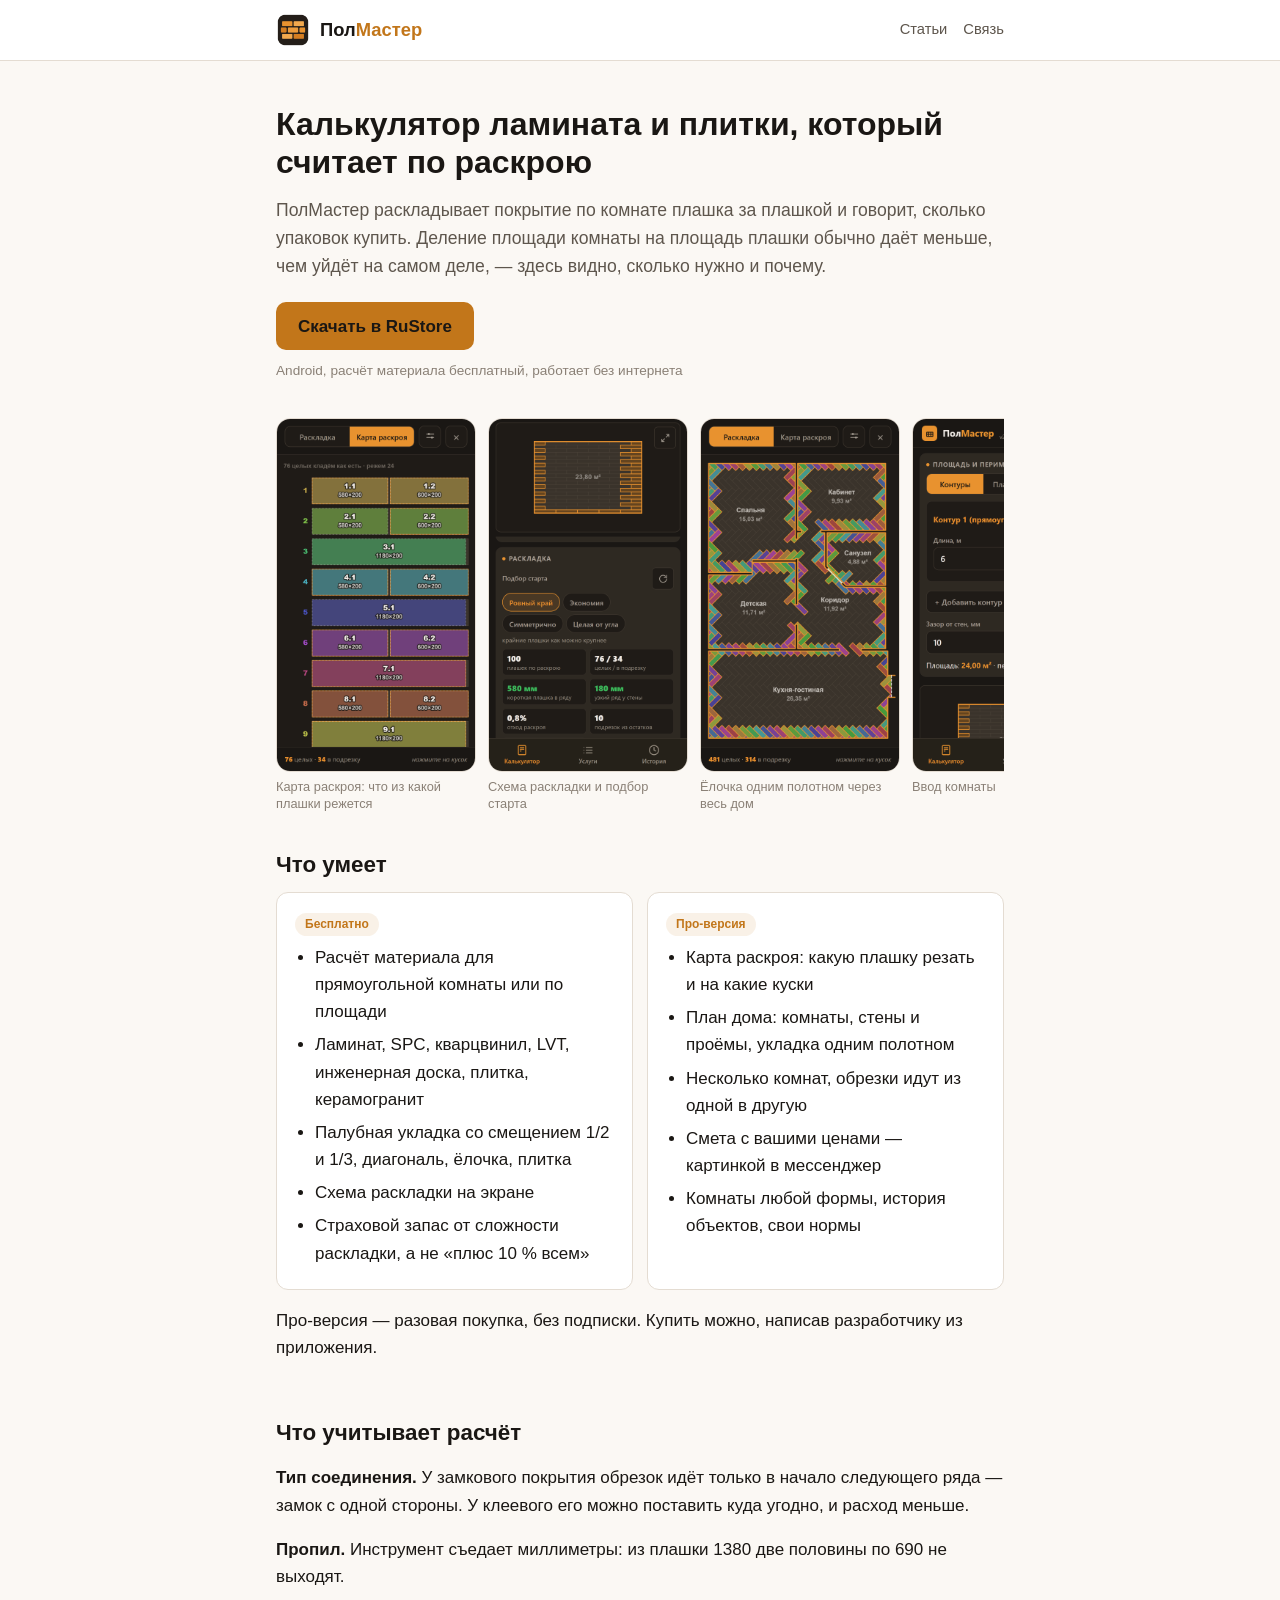
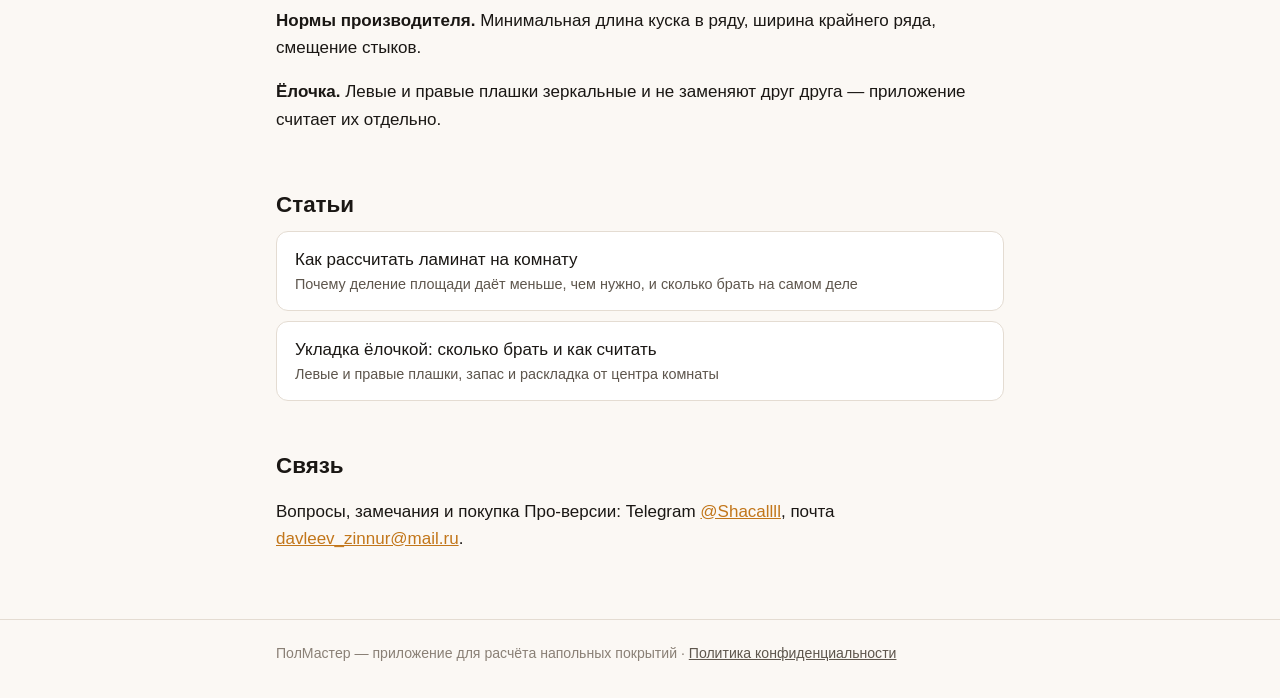
==== index.html @ 17187cc8 "Сайт ПолМастера" ====
<!doctype html>
<html lang="ru">
<head>
<meta charset="utf-8">
<meta name="viewport" content="width=device-width, initial-scale=1">
<title>ПолМастер — калькулятор ламината и плитки: раскладка и раскрой</title>
<meta name="description" content="Приложение для Android: сколько упаковок ламината или плитки купить, схема раскладки по комнате и карта раскроя — по настоящей раскладке, а не делением площади.">
<link rel="icon" href="img/icon.png">
<link rel="stylesheet" href="style.css">
</head>
<body>

<header class="top"><div class="wrap">
  <a class="logo" href="./"><img src="img/icon.png" alt=""><span>Пол<b>Мастер</b></span></a>
  <nav class="top"><a href="#guides">Статьи</a><a href="#contacts">Связь</a></nav>
</div></header>

<main class="wrap">

<div class="hero">
  <h1>Калькулятор ламината и плитки, который считает по раскрою</h1>
  <p class="lead">ПолМастер раскладывает покрытие по комнате плашка за плашкой и
  говорит, сколько упаковок купить. Деление площади комнаты на площадь плашки
  обычно даёт меньше, чем уйдёт на самом деле, — здесь видно, сколько нужно и почему.</p>
  <a class="btn" href="https://www.rustore.ru/catalog/app/com.polmaster.app">Скачать в RuStore</a>
  <span class="btn-note">Android, расчёт материала бесплатный, работает без интернета</span>
</div>

<div class="shots">
  <figure><img src="img/03-karta-raskroya.png" alt="Карта раскроя" loading="lazy" width="200" height="356">
    <figcaption>Карта раскроя: что из какой плашки режется</figcaption></figure>
  <figure><img src="img/06-skhema-i-podbor-starta.png" alt="Схема раскладки" loading="lazy" width="200" height="356">
    <figcaption>Схема раскладки и подбор старта</figcaption></figure>
  <figure><img src="img/01-plan-doma-elochka.png" alt="Ёлочка через весь дом" loading="lazy" width="200" height="356">
    <figcaption>Ёлочка одним полотном через весь дом</figcaption></figure>
  <figure><img src="img/04-vvod-komnaty.png" alt="Ввод комнаты" loading="lazy" width="200" height="356">
    <figcaption>Ввод комнаты</figcaption></figure>
  <figure><img src="img/05-smeta.png" alt="Смета" loading="lazy" width="200" height="356">
    <figcaption>Смета для заказчика</figcaption></figure>
</div>

<section>
  <h2>Что умеет</h2>
  <div class="cols">
    <div class="card">
      <span class="tag">Бесплатно</span>
      <ul>
        <li>Расчёт материала для прямоугольной комнаты или по площади</li>
        <li>Ламинат, SPC, кварцвинил, LVT, инженерная доска, плитка, керамогранит</li>
        <li>Палубная укладка со смещением 1/2 и 1/3, диагональ, ёлочка, плитка</li>
        <li>Схема раскладки на экране</li>
        <li>Страховой запас от сложности раскладки, а не «плюс 10&nbsp;% всем»</li>
      </ul>
    </div>
    <div class="card">
      <span class="tag">Про-версия</span>
      <ul>
        <li>Карта раскроя: какую плашку резать и на какие куски</li>
        <li>План дома: комнаты, стены и проёмы, укладка одним полотном</li>
        <li>Несколько комнат, обрезки идут из одной в другую</li>
        <li>Смета с вашими ценами — картинкой в мессенджер</li>
        <li>Комнаты любой формы, история объектов, свои нормы</li>
      </ul>
    </div>
  </div>
  <p>Про-версия — разовая покупка, без подписки. Купить можно, написав
  разработчику из приложения.</p>
</section>

<section>
  <h2>Что учитывает расчёт</h2>
  <p><b>Тип соединения.</b> У замкового покрытия обрезок идёт только в начало
  следующего ряда — замок с одной стороны. У клеевого его можно поставить
  куда угодно, и расход меньше.</p>
  <p><b>Пропил.</b> Инструмент съедает миллиметры: из плашки 1380 две
  половины по 690 не выходят.</p>
  <p><b>Нормы производителя.</b> Минимальная длина куска в ряду, ширина
  крайнего ряда, смещение стыков.</p>
  <p><b>Ёлочка.</b> Левые и правые плашки зеркальные и не заменяют друг
  друга — приложение считает их отдельно.</p>
</section>

<section class="guides" id="guides">
  <h2>Статьи</h2>
  <a class="g" href="raschet-laminata/">Как рассчитать ламинат на комнату
    <span>Почему деление площади даёт меньше, чем нужно, и сколько брать на самом деле</span></a>
  <a class="g" href="elochka/">Укладка ёлочкой: сколько брать и как считать
    <span>Левые и правые плашки, запас и раскладка от центра комнаты</span></a>
</section>

<section id="contacts">
  <h2>Связь</h2>
  <p>Вопросы, замечания и покупка Про-версии:
  Telegram <a href="https://t.me/Shacallll">@Shacallll</a>,
  почта <a href="mailto:davleev_zinnur@mail.ru">davleev_zinnur@mail.ru</a>.</p>
</section>

</main>

<footer><div class="wrap">
  ПолМастер — приложение для расчёта напольных покрытий ·
  <a href="privacy/">Политика конфиденциальности</a>
</div></footer>

</body>
</html>
---- style.css ----
/* Сайт ПолМастера: главная и статьи. Палитра та же, что в приложении,
   чтобы человек узнал его по скриншотам. Светлая тема по умолчанию —
   статьи читают с телефона на улице и с ноутбука днём. */
:root{
  --bg:#FBF8F4;--bg2:#FFFFFF;--bg3:#F2ECE4;
  --tx:#1A1714;--tx2:#5E564D;--tx3:#8A8076;
  --ac:#C2761A;--ac2:#A9640F;--acS:rgba(194,118,26,0.10);
  --bd:#E4DCD2;
  --maxw:760px;
}
@media (prefers-color-scheme: dark){
  :root:not([data-theme="light"]){
    --bg:#1A1714;--bg2:#252119;--bg3:#2E2922;
    --tx:#F2EDE8;--tx2:#B5ADA3;--tx3:#9A9184;
    --ac:#E8922F;--ac2:#F0A04A;--acS:rgba(232,146,47,0.14);
    --bd:#3D362E;
  }
}
*{box-sizing:border-box}
html{-webkit-text-size-adjust:100%}
body{margin:0;background:var(--bg);color:var(--tx);
  font:17px/1.6 -apple-system,BlinkMacSystemFont,"Segoe UI",Roboto,Arial,sans-serif}
a{color:var(--ac)}
a:hover{color:var(--ac2)}
img{max-width:100%;height:auto;display:block}

.wrap{max-width:var(--maxw);margin:0 auto;padding:0 16px}
header.top{border-bottom:1px solid var(--bd);background:var(--bg2)}
header.top .wrap{display:flex;align-items:center;gap:12px;height:60px}
.logo{display:flex;align-items:center;gap:10px;text-decoration:none;color:var(--tx);
  font-weight:800;font-size:1.15rem}
.logo img{width:34px;height:34px;border-radius:8px}
.logo b{color:var(--ac)}
nav.top{margin-left:auto;display:flex;gap:16px;font-size:0.92rem}
nav.top a{color:var(--tx2);text-decoration:none}
nav.top a:hover{color:var(--ac)}

.hero{padding:44px 0 28px}
.hero h1{font-size:2rem;line-height:1.2;margin:0 0 14px}
.hero p.lead{font-size:1.1rem;color:var(--tx2);margin:0 0 22px}
.btn{display:inline-flex;align-items:center;justify-content:center;gap:8px;
  min-height:48px;padding:0 22px;border-radius:10px;background:var(--ac);color:#1A1714;
  font-weight:800;text-decoration:none}
.btn:hover{background:var(--ac2);color:#1A1714}
.btn-note{display:block;margin-top:10px;font-size:0.85rem;color:var(--tx3)}

.shots{display:flex;gap:12px;overflow-x:auto;padding:8px 0 18px;
  scroll-snap-type:x mandatory;-webkit-overflow-scrolling:touch}
.shots figure{margin:0;flex:0 0 200px;scroll-snap-align:start}
.shots img{border-radius:14px;border:1px solid var(--bd)}
.shots figcaption{font-size:0.8rem;color:var(--tx3);margin-top:6px;line-height:1.35}

section{padding:20px 0}
h2{font-size:1.4rem;margin:0 0 12px;line-height:1.3}
h3{font-size:1.1rem;margin:22px 0 8px}
.cols{display:grid;grid-template-columns:1fr 1fr;gap:14px}
@media (max-width:620px){.cols{grid-template-columns:1fr}.hero h1{font-size:1.6rem}}
.card{background:var(--bg2);border:1px solid var(--bd);border-radius:12px;padding:16px 18px}
.card h3{margin-top:0}
.card ul{margin:0;padding-left:20px}
.card li{margin-bottom:6px}
.tag{display:inline-block;font-size:0.75rem;font-weight:800;color:var(--ac);
  background:var(--acS);border-radius:20px;padding:2px 10px;margin-bottom:8px}

.guides a.g{display:block;text-decoration:none;color:var(--tx);background:var(--bg2);
  border:1px solid var(--bd);border-radius:12px;padding:14px 18px;margin-bottom:10px}
.guides a.g:hover{border-color:var(--ac)}
.guides a.g span{display:block;color:var(--tx2);font-size:0.9rem}

article{padding:28px 0}
article h1{font-size:1.75rem;line-height:1.25;margin:0 0 10px}
article .meta{color:var(--tx3);font-size:0.9rem;margin-bottom:22px}
article table{width:100%;border-collapse:collapse;margin:14px 0;font-size:0.95rem}
article th,article td{text-align:left;padding:8px 10px;border-bottom:1px solid var(--bd)}
article th{color:var(--tx2);font-weight:600}
.note{background:var(--acS);border-left:3px solid var(--ac);border-radius:6px;
  padding:12px 14px;margin:16px 0}
.cta{background:var(--bg2);border:1px solid var(--bd);border-radius:12px;padding:18px;margin:28px 0}
.cta p{margin:0 0 12px}

footer{border-top:1px solid var(--bd);margin-top:30px;padding:22px 0 34px;
  color:var(--tx3);font-size:0.88rem}
footer a{color:var(--tx2)}
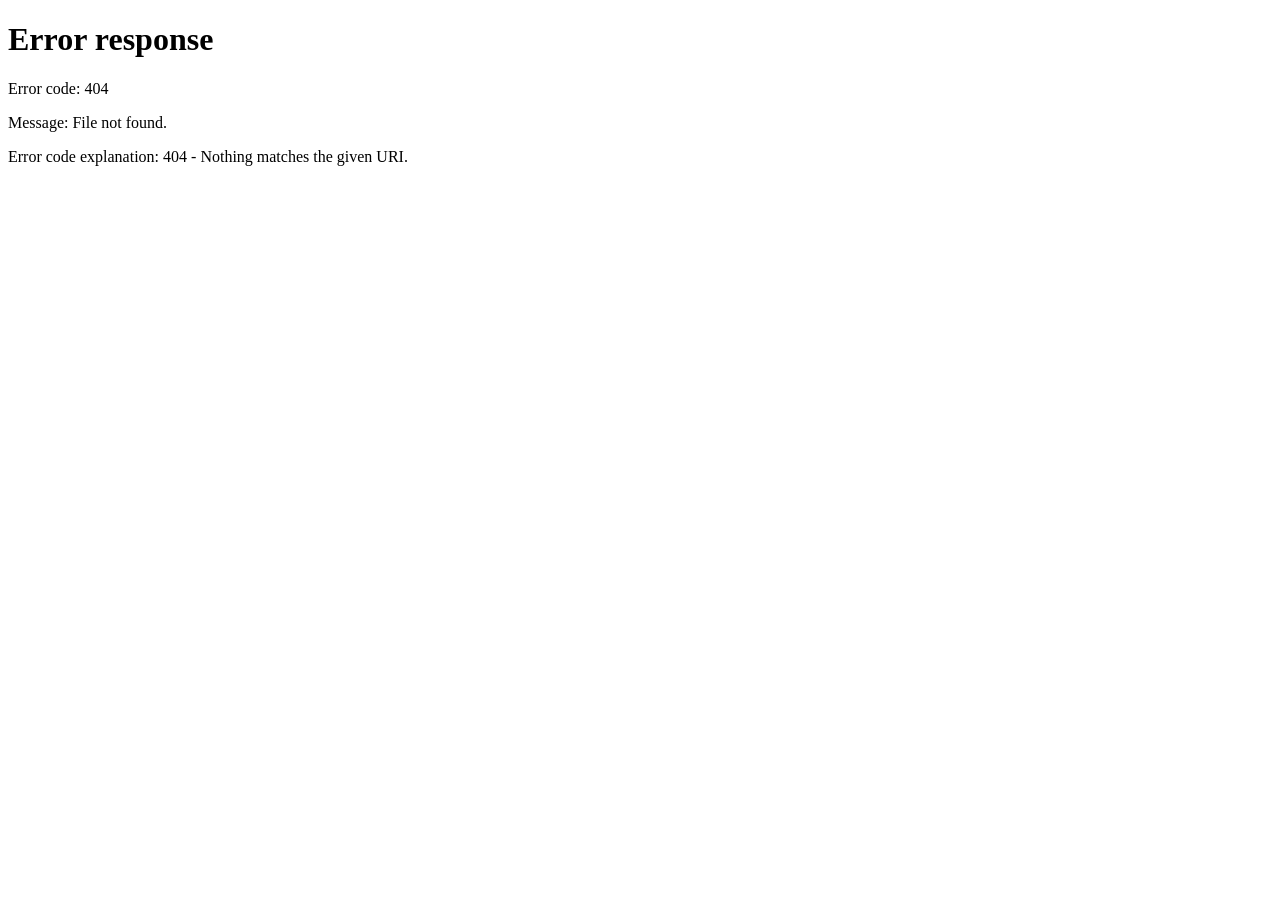
==== commit 4cf3aed5: "Сайт ПолМастера переехал на /polmaster-site/: переадресация" ====
--- a/index.html
+++ b/index.html
@@ -3,104 +3,13 @@
 <head>
 <meta charset="utf-8">
 <meta name="viewport" content="width=device-width, initial-scale=1">
-<title>ПолМастер — калькулятор ламината и плитки: раскладка и раскрой</title>
-<meta name="description" content="Приложение для Android: сколько упаковок ламината или плитки купить, схема раскладки по комнате и карта раскроя — по настоящей раскладке, а не делением площади.">
-<link rel="icon" href="img/icon.png">
-<link rel="stylesheet" href="style.css">
+<title>ПолМастер — сайт переехал</title>
+<meta name="robots" content="noindex">
+<link rel="canonical" href="https://zinnur01.github.io/polmaster-site/">
+<meta http-equiv="refresh" content="0; url=/polmaster-site/">
+<script>location.replace('/polmaster-site/' + location.search + location.hash);</script>
 </head>
-<body>
-
-<header class="top"><div class="wrap">
-  <a class="logo" href="./"><img src="img/icon.png" alt=""><span>Пол<b>Мастер</b></span></a>
-  <nav class="top"><a href="#guides">Статьи</a><a href="#contacts">Связь</a></nav>
-</div></header>
-
-<main class="wrap">
-
-<div class="hero">
-  <h1>Калькулятор ламината и плитки, который считает по раскрою</h1>
-  <p class="lead">ПолМастер раскладывает покрытие по комнате плашка за плашкой и
-  говорит, сколько упаковок купить. Деление площади комнаты на площадь плашки
-  обычно даёт меньше, чем уйдёт на самом деле, — здесь видно, сколько нужно и почему.</p>
-  <a class="btn" href="https://www.rustore.ru/catalog/app/com.polmaster.app">Скачать в RuStore</a>
-  <span class="btn-note">Android, расчёт материала бесплатный, работает без интернета</span>
-</div>
-
-<div class="shots">
-  <figure><img src="img/03-karta-raskroya.png" alt="Карта раскроя" loading="lazy" width="200" height="356">
-    <figcaption>Карта раскроя: что из какой плашки режется</figcaption></figure>
-  <figure><img src="img/06-skhema-i-podbor-starta.png" alt="Схема раскладки" loading="lazy" width="200" height="356">
-    <figcaption>Схема раскладки и подбор старта</figcaption></figure>
-  <figure><img src="img/01-plan-doma-elochka.png" alt="Ёлочка через весь дом" loading="lazy" width="200" height="356">
-    <figcaption>Ёлочка одним полотном через весь дом</figcaption></figure>
-  <figure><img src="img/04-vvod-komnaty.png" alt="Ввод комнаты" loading="lazy" width="200" height="356">
-    <figcaption>Ввод комнаты</figcaption></figure>
-  <figure><img src="img/05-smeta.png" alt="Смета" loading="lazy" width="200" height="356">
-    <figcaption>Смета для заказчика</figcaption></figure>
-</div>
-
-<section>
-  <h2>Что умеет</h2>
-  <div class="cols">
-    <div class="card">
-      <span class="tag">Бесплатно</span>
-      <ul>
-        <li>Расчёт материала для прямоугольной комнаты или по площади</li>
-        <li>Ламинат, SPC, кварцвинил, LVT, инженерная доска, плитка, керамогранит</li>
-        <li>Палубная укладка со смещением 1/2 и 1/3, диагональ, ёлочка, плитка</li>
-        <li>Схема раскладки на экране</li>
-        <li>Страховой запас от сложности раскладки, а не «плюс 10&nbsp;% всем»</li>
-      </ul>
-    </div>
-    <div class="card">
-      <span class="tag">Про-версия</span>
-      <ul>
-        <li>Карта раскроя: какую плашку резать и на какие куски</li>
-        <li>План дома: комнаты, стены и проёмы, укладка одним полотном</li>
-        <li>Несколько комнат, обрезки идут из одной в другую</li>
-        <li>Смета с вашими ценами — картинкой в мессенджер</li>
-        <li>Комнаты любой формы, история объектов, свои нормы</li>
-      </ul>
-    </div>
-  </div>
-  <p>Про-версия — разовая покупка, без подписки. Купить можно, написав
-  разработчику из приложения.</p>
-</section>
-
-<section>
-  <h2>Что учитывает расчёт</h2>
-  <p><b>Тип соединения.</b> У замкового покрытия обрезок идёт только в начало
-  следующего ряда — замок с одной стороны. У клеевого его можно поставить
-  куда угодно, и расход меньше.</p>
-  <p><b>Пропил.</b> Инструмент съедает миллиметры: из плашки 1380 две
-  половины по 690 не выходят.</p>
-  <p><b>Нормы производителя.</b> Минимальная длина куска в ряду, ширина
-  крайнего ряда, смещение стыков.</p>
-  <p><b>Ёлочка.</b> Левые и правые плашки зеркальные и не заменяют друг
-  друга — приложение считает их отдельно.</p>
-</section>
-
-<section class="guides" id="guides">
-  <h2>Статьи</h2>
-  <a class="g" href="raschet-laminata/">Как рассчитать ламинат на комнату
-    <span>Почему деление площади даёт меньше, чем нужно, и сколько брать на самом деле</span></a>
-  <a class="g" href="elochka/">Укладка ёлочкой: сколько брать и как считать
-    <span>Левые и правые плашки, запас и раскладка от центра комнаты</span></a>
-</section>
-
-<section id="contacts">
-  <h2>Связь</h2>
-  <p>Вопросы, замечания и покупка Про-версии:
-  Telegram <a href="https://t.me/Shacallll">@Shacallll</a>,
-  почта <a href="mailto:davleev_zinnur@mail.ru">davleev_zinnur@mail.ru</a>.</p>
-</section>
-
-</main>
-
-<footer><div class="wrap">
-  ПолМастер — приложение для расчёта напольных покрытий ·
-  <a href="privacy/">Политика конфиденциальности</a>
-</div></footer>
-
+<body style="font-family:sans-serif;padding:24px">
+  Сайт ПолМастера переехал: <a href="/polmaster-site/">zinnur01.github.io/polmaster-site</a>
 </body>
 </html>
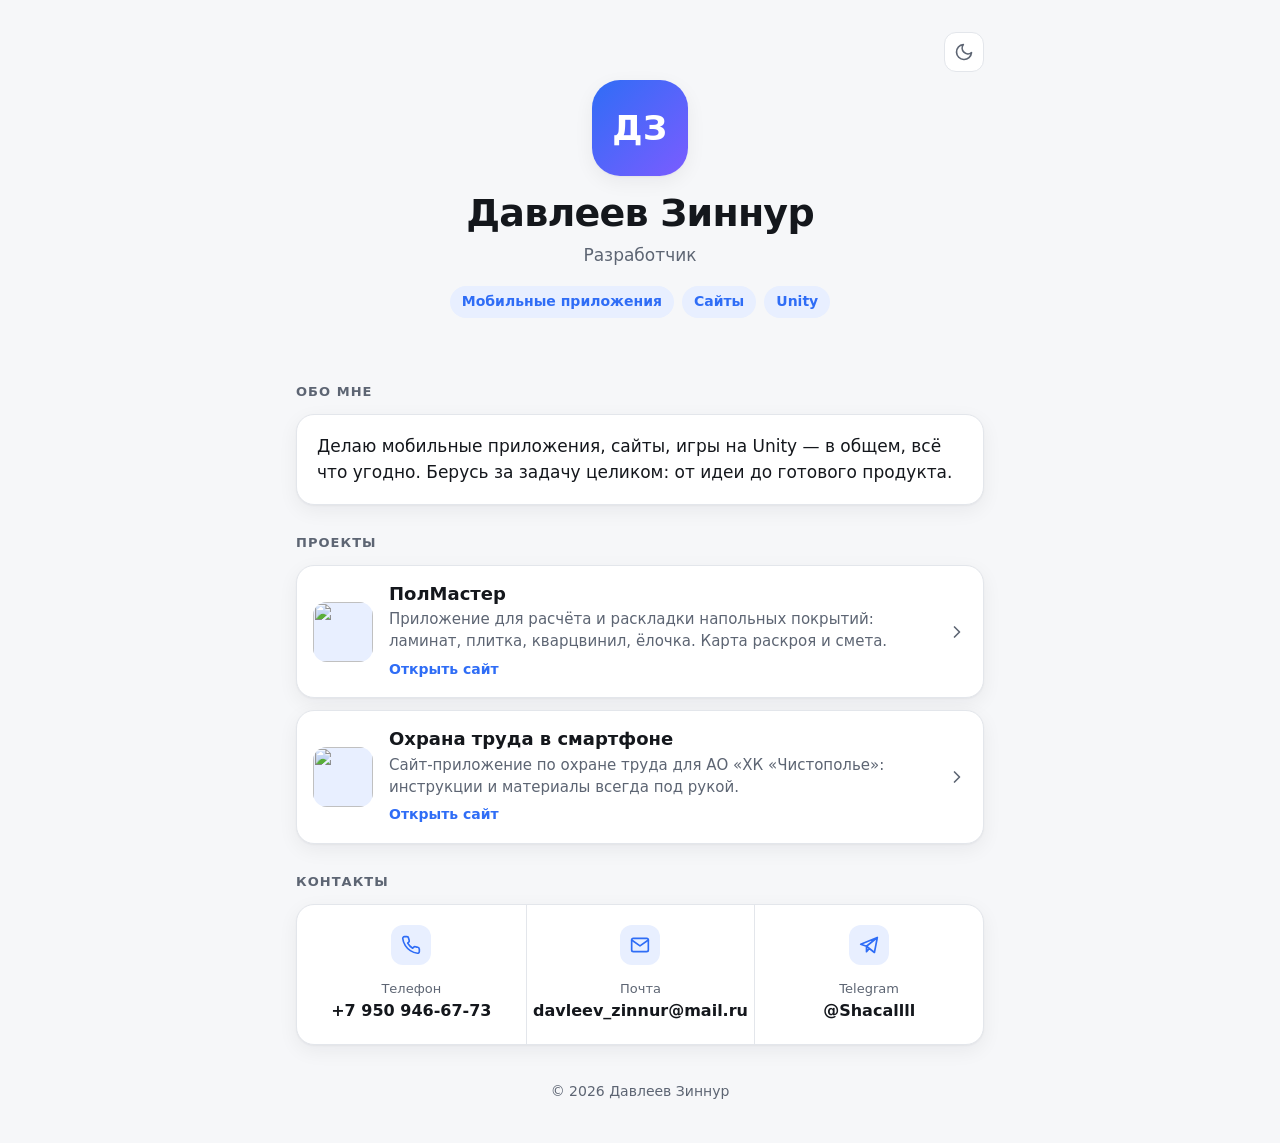
==== commit 66ab8edc: "Личная визитка на корневом адресе; старые ссылки ПолМастера ведут в /polmaster-site/" ====
--- a/index.html
+++ b/index.html
@@ -2,14 +2,260 @@
 <html lang="ru">
 <head>
 <meta charset="utf-8">
-<meta name="viewport" content="width=device-width, initial-scale=1">
-<title>ПолМастер — сайт переехал</title>
-<meta name="robots" content="noindex">
-<link rel="canonical" href="https://zinnur01.github.io/polmaster-site/">
-<meta http-equiv="refresh" content="0; url=/polmaster-site/">
-<script>location.replace('/polmaster-site/' + location.search + location.hash);</script>
+<meta name="viewport" content="width=device-width, initial-scale=1, viewport-fit=cover">
+<title>Давлеев Зиннур — разработчик</title>
+<meta name="description" content="Давлеев Зиннур: мобильные приложения, сайты, игры на Unity. Проекты и контакты.">
+<meta name="color-scheme" content="light dark">
+<meta name="theme-color" content="#f6f7f9" media="(prefers-color-scheme: light)">
+<meta name="theme-color" content="#0f1115" media="(prefers-color-scheme: dark)">
+<link rel="canonical" href="https://zinnur01.github.io/">
+<meta property="og:title" content="Давлеев Зиннур — разработчик">
+<meta property="og:description" content="Мобильные приложения, сайты, Unity. Проекты и контакты.">
+<meta property="og:url" content="https://zinnur01.github.io/">
+<meta property="og:type" content="profile">
+<link rel="icon" href="data:image/svg+xml,%3Csvg xmlns='http://www.w3.org/2000/svg' viewBox='0 0 64 64'%3E%3Crect width='64' height='64' rx='16' fill='%232f6df6'/%3E%3Ctext x='32' y='42' font-family='Arial,sans-serif' font-size='26' font-weight='700' fill='white' text-anchor='middle'%3E%D0%94%D0%97%3C/text%3E%3C/svg%3E">
+<script>
+  /* Тема: выбор пользователя запоминаем, иначе — как в системе */
+  try { var t = localStorage.getItem('theme'); if (t) document.documentElement.dataset.theme = t; } catch (e) {}
+</script>
+<style>
+  :root {
+    --bg: #f6f7f9;
+    --card: #ffffff;
+    --text: #14171c;
+    --muted: #5d6573;
+    --line: #e3e6eb;
+    --accent: #2f6df6;
+    --accent-soft: #e8efff;
+    --shadow: 0 1px 2px rgba(20,23,28,.04), 0 6px 20px rgba(20,23,28,.06);
+  }
+  @media (prefers-color-scheme: dark) {
+    :root:not([data-theme="light"]) {
+      --bg: #0f1115;
+      --card: #171a21;
+      --text: #eef0f4;
+      --muted: #9aa3b2;
+      --line: #262b35;
+      --accent: #6b97ff;
+      --accent-soft: #1c2640;
+      --shadow: 0 1px 2px rgba(0,0,0,.3), 0 6px 20px rgba(0,0,0,.25);
+    }
+  }
+  :root[data-theme="dark"] {
+    --bg: #0f1115;
+    --card: #171a21;
+    --text: #eef0f4;
+    --muted: #9aa3b2;
+    --line: #262b35;
+    --accent: #6b97ff;
+    --accent-soft: #1c2640;
+    --shadow: 0 1px 2px rgba(0,0,0,.3), 0 6px 20px rgba(0,0,0,.25);
+  }
+
+  *, *::before, *::after { box-sizing: border-box; }
+  html { -webkit-text-size-adjust: 100%; }
+  body {
+    margin: 0;
+    background: var(--bg);
+    color: var(--text);
+    font: 16px/1.55 system-ui, -apple-system, "Segoe UI", Roboto, Arial, sans-serif;
+    overflow-wrap: break-word;
+  }
+  a { color: inherit; }
+  .wrap {
+    max-width: 720px;
+    margin: 0 auto;
+    padding: max(20px, env(safe-area-inset-top)) 16px 40px;
+  }
+
+  .top { display: flex; justify-content: flex-end; }
+  .theme-btn {
+    width: 40px; height: 40px;
+    display: grid; place-items: center;
+    border: 1px solid var(--line);
+    border-radius: 12px;
+    background: var(--card);
+    color: var(--muted);
+    cursor: pointer;
+  }
+  .theme-btn:hover { color: var(--text); }
+  .theme-btn svg { width: 20px; height: 20px; }
+  .i-sun { display: none; }
+  :root[data-theme="dark"] .i-sun { display: block; }
+  :root[data-theme="dark"] .i-moon { display: none; }
+  @media (prefers-color-scheme: dark) {
+    :root:not([data-theme="light"]) .i-sun { display: block; }
+    :root:not([data-theme="light"]) .i-moon { display: none; }
+  }
+
+  .hero { text-align: center; padding: 8px 0 28px; }
+  .avatar {
+    width: 96px; height: 96px;
+    margin: 0 auto 16px;
+    border-radius: 28px;
+    display: grid; place-items: center;
+    background: linear-gradient(135deg, #2f6df6, #7b5cff);
+    color: #fff;
+    font-size: 34px; font-weight: 700; letter-spacing: .5px;
+    box-shadow: var(--shadow);
+  }
+  h1 { margin: 0; font-size: clamp(28px, 7vw, 38px); line-height: 1.15; letter-spacing: -.02em; }
+  .role { margin: 6px 0 0; color: var(--muted); font-size: 17px; }
+  .tags { display: flex; flex-wrap: wrap; justify-content: center; gap: 8px; margin: 18px 0 0; padding: 0; list-style: none; }
+  .tags li {
+    padding: 5px 12px;
+    border-radius: 999px;
+    background: var(--accent-soft);
+    color: var(--accent);
+    font-size: 14px; font-weight: 600;
+  }
+
+  section { margin-top: 28px; }
+  h2 {
+    margin: 0 0 12px;
+    font-size: 13px; font-weight: 700;
+    text-transform: uppercase; letter-spacing: .08em;
+    color: var(--muted);
+  }
+  .card {
+    background: var(--card);
+    border: 1px solid var(--line);
+    border-radius: 18px;
+    box-shadow: var(--shadow);
+  }
+  .about { padding: 18px 20px; margin: 0; font-size: 17px; }
+
+  .projects { display: grid; gap: 12px; }
+  .project {
+    display: flex; gap: 16px; align-items: center;
+    padding: 16px;
+    text-decoration: none;
+    transition: transform .15s ease, border-color .15s ease;
+  }
+  .project:hover { transform: translateY(-2px); border-color: var(--accent); }
+  .project img {
+    width: 60px; height: 60px; flex: none;
+    border-radius: 14px;
+    background: var(--accent-soft);
+  }
+  .project-body { min-width: 0; flex: 1; }
+  .project h3 { margin: 0; font-size: 18px; line-height: 1.3; }
+  .project p { margin: 4px 0 0; color: var(--muted); font-size: 15px; line-height: 1.45; }
+  .project .link { display: inline-block; margin-top: 6px; color: var(--accent); font-size: 14px; font-weight: 600; }
+  .arrow { flex: none; color: var(--muted); }
+
+  .contacts { display: grid; overflow: hidden; }
+  .contact {
+    display: flex; align-items: center; gap: 14px;
+    padding: 14px 18px;
+    text-decoration: none;
+    border-top: 1px solid var(--line);
+    min-width: 0;
+  }
+  .contact:first-child { border-top: 0; }
+  .contact:hover { background: var(--accent-soft); }
+  .contact .ic {
+    width: 40px; height: 40px; flex: none;
+    border-radius: 12px;
+    display: grid; place-items: center;
+    background: var(--accent-soft);
+    color: var(--accent);
+  }
+  .contact .ic svg { width: 20px; height: 20px; }
+  .contact > div:last-child { min-width: 0; }
+  .contact small { display: block; color: var(--muted); font-size: 13px; }
+  .contact span { font-weight: 600; }
+
+  footer { margin-top: 36px; text-align: center; color: var(--muted); font-size: 14px; }
+
+  @media (min-width: 640px) {
+    .wrap { padding-top: 32px; }
+    .hero { padding-bottom: 36px; }
+    .contacts { grid-template-columns: repeat(3, 1fr); }
+    .contact { flex-direction: column; text-align: center; border-top: 0; border-left: 1px solid var(--line); padding: 20px 12px; }
+    .contact:first-child { border-left: 0; }
+  }
+  @media (prefers-reduced-motion: reduce) { .project { transition: none; } .project:hover { transform: none; } }
+</style>
 </head>
-<body style="font-family:sans-serif;padding:24px">
-  Сайт ПолМастера переехал: <a href="/polmaster-site/">zinnur01.github.io/polmaster-site</a>
+<body>
+<div class="wrap">
+  <div class="top">
+    <button class="theme-btn" id="theme" type="button" aria-label="Сменить тему">
+      <svg class="i-moon" viewBox="0 0 24 24" fill="none" stroke="currentColor" stroke-width="2" stroke-linecap="round" stroke-linejoin="round"><path d="M21 12.8A9 9 0 1 1 11.2 3a7 7 0 0 0 9.8 9.8z"/></svg>
+      <svg class="i-sun" viewBox="0 0 24 24" fill="none" stroke="currentColor" stroke-width="2" stroke-linecap="round"><circle cx="12" cy="12" r="4"/><path d="M12 2v2M12 20v2M4.9 4.9l1.4 1.4M17.7 17.7l1.4 1.4M2 12h2M20 12h2M4.9 19.1l1.4-1.4M17.7 6.3l1.4-1.4"/></svg>
+    </button>
+  </div>
+
+  <header class="hero">
+    <div class="avatar" aria-hidden="true">ДЗ</div>
+    <h1>Давлеев Зиннур</h1>
+    <p class="role">Разработчик</p>
+    <ul class="tags">
+      <li>Мобильные приложения</li>
+      <li>Сайты</li>
+      <li>Unity</li>
+    </ul>
+  </header>
+
+  <section>
+    <h2>Обо мне</h2>
+    <p class="card about">Делаю мобильные приложения, сайты, игры на&nbsp;Unity — в&nbsp;общем, всё что угодно. Берусь за&nbsp;задачу целиком: от&nbsp;идеи до&nbsp;готового продукта.</p>
+  </section>
+
+  <section>
+    <h2>Проекты</h2>
+    <div class="projects">
+      <a class="card project" href="https://zinnur01.github.io/polmaster-site/">
+        <img src="https://zinnur01.github.io/polmaster-site/img/icon.png" alt="" width="60" height="60" loading="lazy">
+        <div class="project-body">
+          <h3>ПолМастер</h3>
+          <p>Приложение для расчёта и раскладки напольных покрытий: ламинат, плитка, кварцвинил, ёлочка. Карта раскроя и смета.</p>
+          <span class="link">Открыть сайт</span>
+        </div>
+        <svg class="arrow" width="20" height="20" viewBox="0 0 24 24" fill="none" stroke="currentColor" stroke-width="2" stroke-linecap="round" stroke-linejoin="round" aria-hidden="true"><path d="M9 6l6 6-6 6"/></svg>
+      </a>
+      <a class="card project" href="https://zinnur01.github.io/chistopolye-ot/">
+        <img src="https://zinnur01.github.io/chistopolye-ot/assets/img/icon-192.png" alt="" width="60" height="60" loading="lazy">
+        <div class="project-body">
+          <h3>Охрана труда в&nbsp;смартфоне</h3>
+          <p>Сайт-приложение по&nbsp;охране труда для АО&nbsp;«ХК&nbsp;«Чистополье»: инструкции и&nbsp;материалы всегда под рукой.</p>
+          <span class="link">Открыть сайт</span>
+        </div>
+        <svg class="arrow" width="20" height="20" viewBox="0 0 24 24" fill="none" stroke="currentColor" stroke-width="2" stroke-linecap="round" stroke-linejoin="round" aria-hidden="true"><path d="M9 6l6 6-6 6"/></svg>
+      </a>
+    </div>
+  </section>
+
+  <section>
+    <h2>Контакты</h2>
+    <div class="card contacts">
+      <a class="contact" href="tel:+79509466773">
+        <div class="ic"><svg viewBox="0 0 24 24" fill="none" stroke="currentColor" stroke-width="2" stroke-linecap="round" stroke-linejoin="round"><path d="M22 16.9v3a2 2 0 0 1-2.2 2 19.8 19.8 0 0 1-8.6-3.1 19.5 19.5 0 0 1-6-6A19.8 19.8 0 0 1 2.1 4.2 2 2 0 0 1 4.1 2h3a2 2 0 0 1 2 1.7c.1.9.4 1.8.7 2.7a2 2 0 0 1-.5 2.1L8 9.8a16 16 0 0 0 6 6l1.3-1.3a2 2 0 0 1 2.1-.5c.9.3 1.8.6 2.7.7a2 2 0 0 1 1.7 2z"/></svg></div>
+        <div><small>Телефон</small><span>+7&nbsp;950&nbsp;946‑67‑73</span></div>
+      </a>
+      <a class="contact" href="mailto:davleev_zinnur@mail.ru">
+        <div class="ic"><svg viewBox="0 0 24 24" fill="none" stroke="currentColor" stroke-width="2" stroke-linecap="round" stroke-linejoin="round"><rect x="2" y="4" width="20" height="16" rx="2"/><path d="M22 6l-10 7L2 6"/></svg></div>
+        <div><small>Почта</small><span>davleev_zinnur@mail.ru</span></div>
+      </a>
+      <a class="contact" href="https://t.me/Shacallll" target="_blank" rel="noopener">
+        <div class="ic"><svg viewBox="0 0 24 24" fill="none" stroke="currentColor" stroke-width="2" stroke-linecap="round" stroke-linejoin="round"><path d="M22 3L2 11l7 2.5M22 3l-3.5 18-9.5-7.5M22 3L9 13.5V20l3.5-4"/></svg></div>
+        <div><small>Telegram</small><span>@Shacallll</span></div>
+      </a>
+    </div>
+  </section>
+
+  <footer>© <span id="y">2026</span> Давлеев Зиннур</footer>
+</div>
+<script>
+  document.getElementById('y').textContent = new Date().getFullYear();
+  document.getElementById('theme').addEventListener('click', function () {
+    var root = document.documentElement;
+    var cur = root.dataset.theme || (matchMedia('(prefers-color-scheme: dark)').matches ? 'dark' : 'light');
+    var next = cur === 'dark' ? 'light' : 'dark';
+    root.dataset.theme = next;
+    try { localStorage.setItem('theme', next); } catch (e) {}
+  });
+</script>
 </body>
 </html>
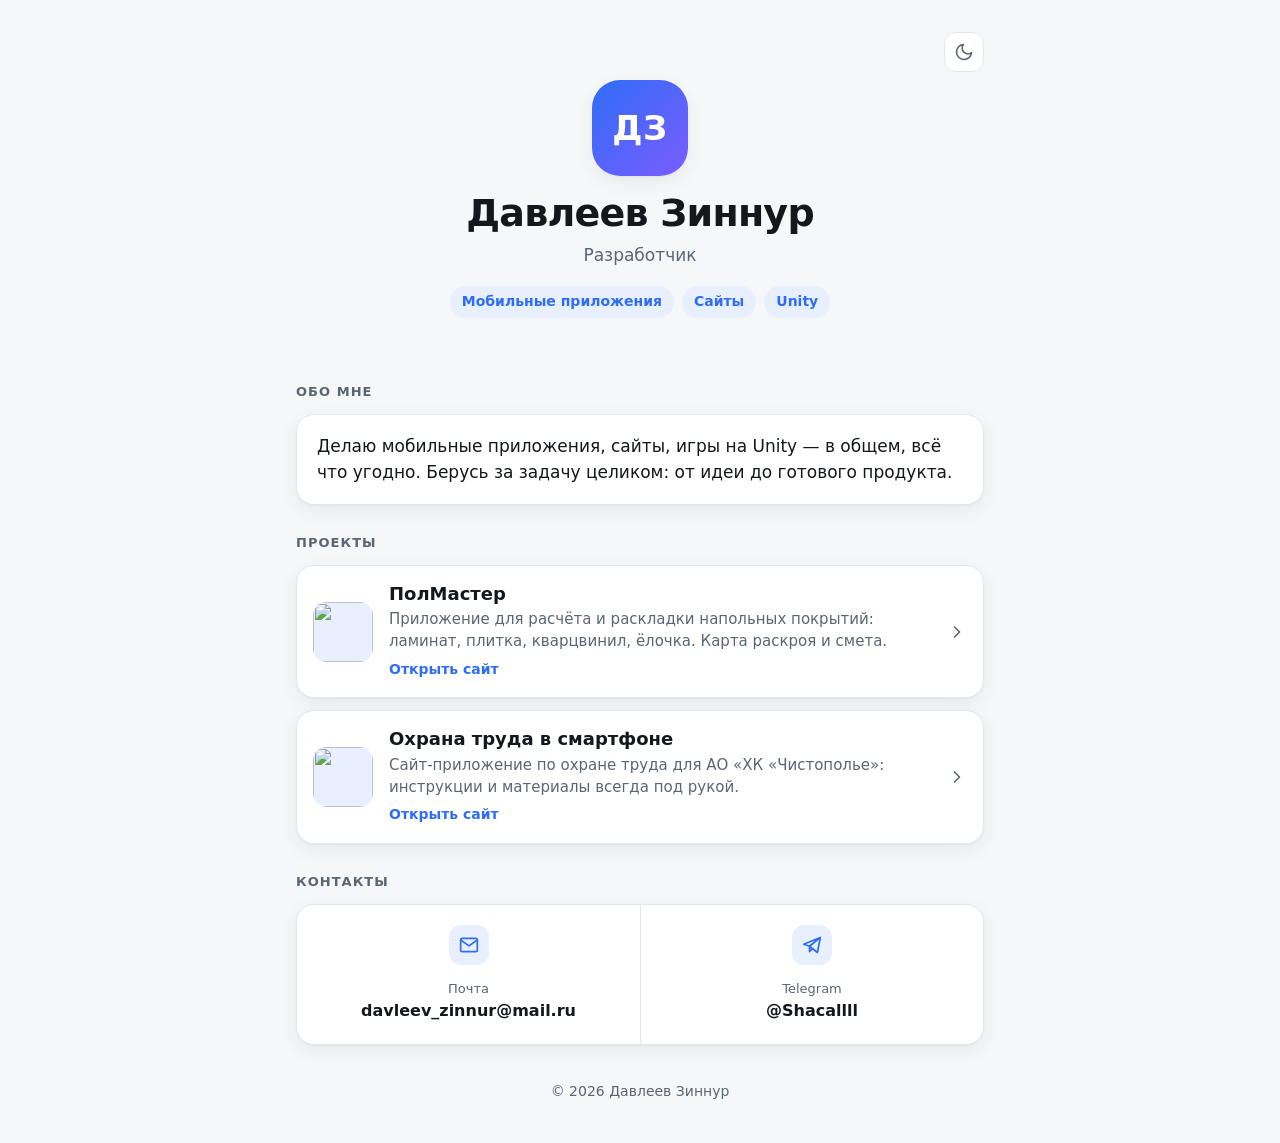
==== commit 67d04322: "Убран номер телефона с визитки" ====
--- a/index.html
+++ b/index.html
@@ -171,7 +171,7 @@
   @media (min-width: 640px) {
     .wrap { padding-top: 32px; }
     .hero { padding-bottom: 36px; }
-    .contacts { grid-template-columns: repeat(3, 1fr); }
+    .contacts { grid-template-columns: repeat(2, 1fr); }
     .contact { flex-direction: column; text-align: center; border-top: 0; border-left: 1px solid var(--line); padding: 20px 12px; }
     .contact:first-child { border-left: 0; }
   }
@@ -207,7 +207,7 @@
     <h2>Проекты</h2>
     <div class="projects">
       <a class="card project" href="https://zinnur01.github.io/polmaster-site/">
-        <img src="https://zinnur01.github.io/polmaster-site/img/icon.png" alt="" width="60" height="60" loading="lazy">
+        <img src="https://zinnur01.github.io/polmaster-site/img/icon.png?v=3.2" alt="" width="60" height="60" loading="lazy">
         <div class="project-body">
           <h3>ПолМастер</h3>
           <p>Приложение для расчёта и раскладки напольных покрытий: ламинат, плитка, кварцвинил, ёлочка. Карта раскроя и смета.</p>
@@ -230,10 +230,6 @@
   <section>
     <h2>Контакты</h2>
     <div class="card contacts">
-      <a class="contact" href="tel:+79509466773">
-        <div class="ic"><svg viewBox="0 0 24 24" fill="none" stroke="currentColor" stroke-width="2" stroke-linecap="round" stroke-linejoin="round"><path d="M22 16.9v3a2 2 0 0 1-2.2 2 19.8 19.8 0 0 1-8.6-3.1 19.5 19.5 0 0 1-6-6A19.8 19.8 0 0 1 2.1 4.2 2 2 0 0 1 4.1 2h3a2 2 0 0 1 2 1.7c.1.9.4 1.8.7 2.7a2 2 0 0 1-.5 2.1L8 9.8a16 16 0 0 0 6 6l1.3-1.3a2 2 0 0 1 2.1-.5c.9.3 1.8.6 2.7.7a2 2 0 0 1 1.7 2z"/></svg></div>
-        <div><small>Телефон</small><span>+7&nbsp;950&nbsp;946‑67‑73</span></div>
-      </a>
       <a class="contact" href="mailto:davleev_zinnur@mail.ru">
         <div class="ic"><svg viewBox="0 0 24 24" fill="none" stroke="currentColor" stroke-width="2" stroke-linecap="round" stroke-linejoin="round"><rect x="2" y="4" width="20" height="16" rx="2"/><path d="M22 6l-10 7L2 6"/></svg></div>
         <div><small>Почта</small><span>davleev_zinnur@mail.ru</span></div>
